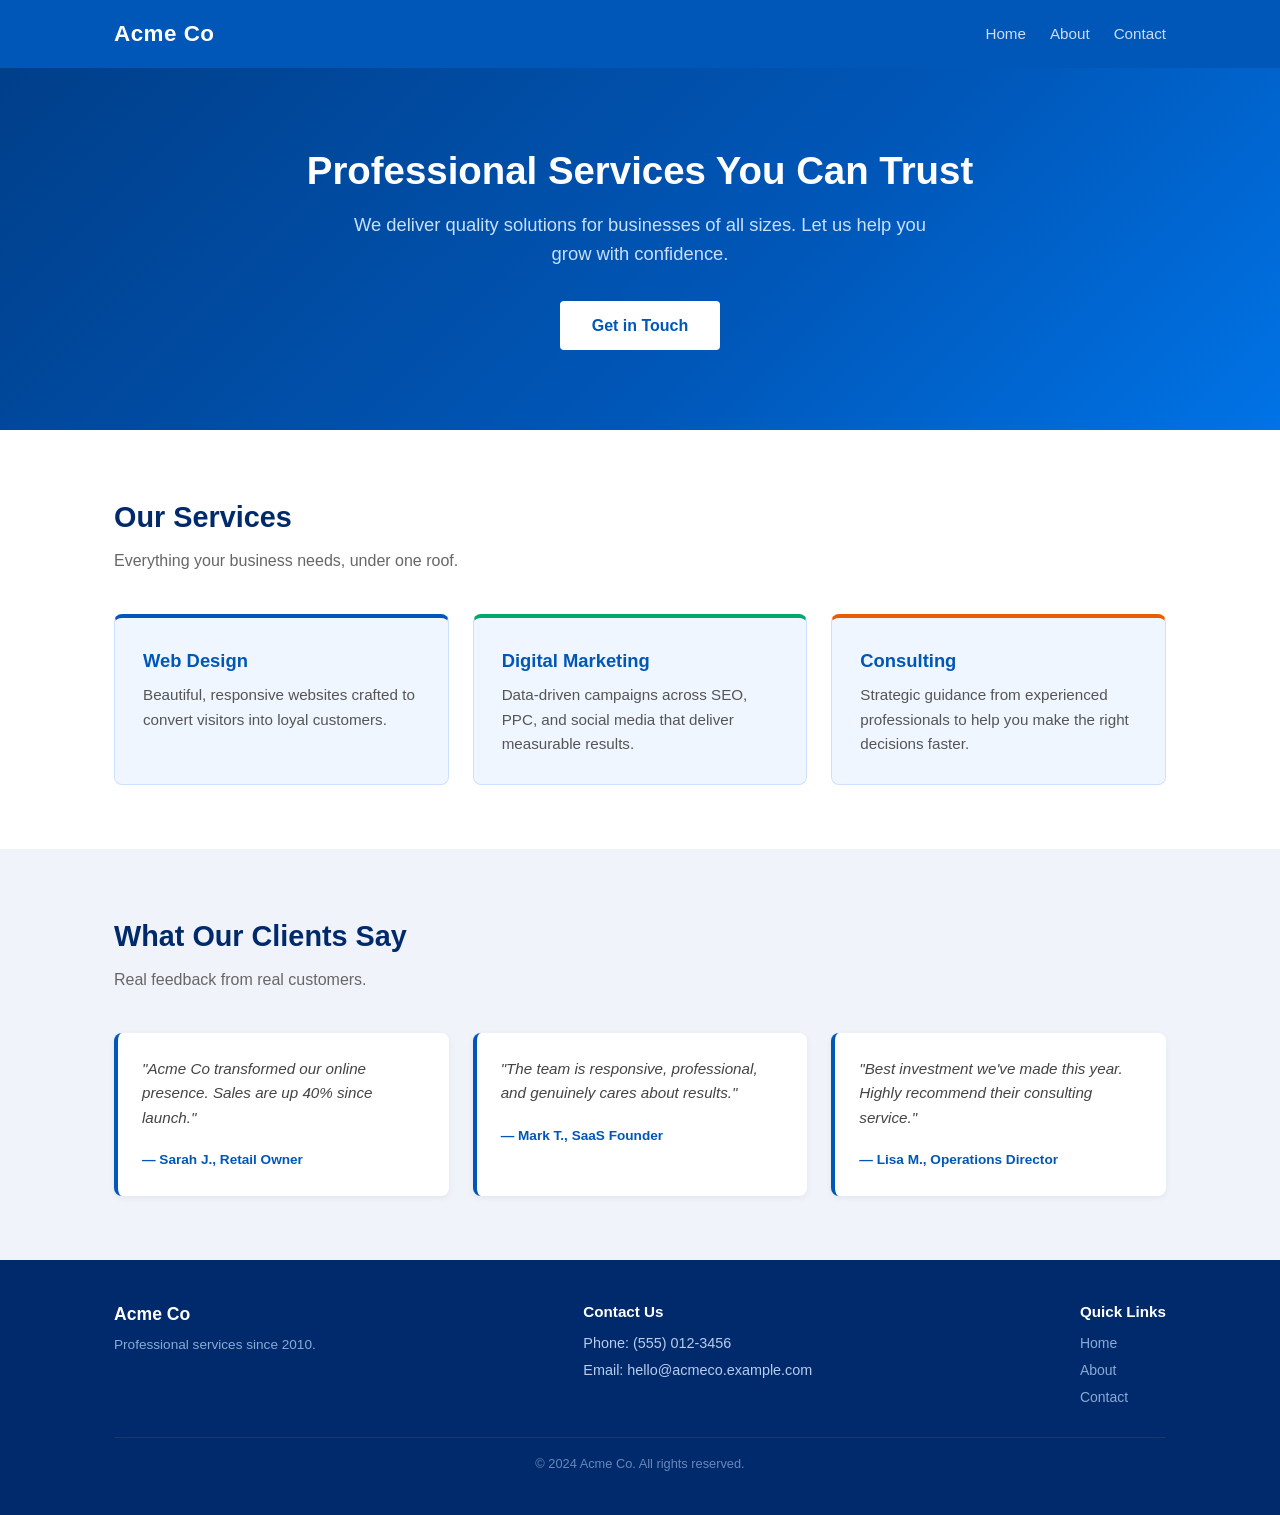
==== index.html @ 2c156a39 "Initial commit for test site Co-Authored-By: Claude Sonnet 4.6 <noreply@anthropic.com>" ====
<!DOCTYPE html>
<html lang="en">
<head>
    <meta charset="UTF-8">
    <meta name="viewport" content="width=device-width, initial-scale=1.0">
    <title>Acme Co — Home</title>
    <link rel="stylesheet" href="styles.css">
</head>
<body>

    <!-- ============================================================
         #header / #nav
         ============================================================ -->
    <header id="header">
        <div class="container">
            <nav id="nav">
                <span id="site-logo">Acme Co</span>
                <ul id="nav-links">
                    <li><a id="nav-home" href="index.html">Home</a></li>
                    <li><a id="nav-about" href="about.html">About</a></li>
                    <li><a id="nav-contact" href="contact.html">Contact</a></li>
                </ul>
            </nav>
        </div>
    </header>

    <!-- ============================================================
         #hero
         ============================================================ -->
    <section id="hero">
        <h1 id="hero-heading">Professional Services You Can Trust</h1>
        <p id="hero-subheading">
            We deliver quality solutions for businesses of all sizes.
            Let us help you grow with confidence.
        </p>
        <a id="hero-cta" href="contact.html">Get in Touch</a>
    </section>

    <!-- ============================================================
         #services
         ============================================================ -->
    <section id="services" class="section">
        <div class="container">
            <h2 class="section-title" id="services-title">Our Services</h2>
            <p class="section-subtitle" id="services-subtitle">
                Everything your business needs, under one roof.
            </p>
            <div id="services-grid">

                <div class="service-card" id="service-card-1">
                    <h3 id="service-1-title">Web Design</h3>
                    <p id="service-1-description">
                        Beautiful, responsive websites crafted to convert visitors
                        into loyal customers.
                    </p>
                </div>

                <div class="service-card" id="service-card-2">
                    <h3 id="service-2-title">Digital Marketing</h3>
                    <p id="service-2-description">
                        Data-driven campaigns across SEO, PPC, and social media
                        that deliver measurable results.
                    </p>
                </div>

                <div class="service-card" id="service-card-3">
                    <h3 id="service-3-title">Consulting</h3>
                    <p id="service-3-description">
                        Strategic guidance from experienced professionals to help
                        you make the right decisions faster.
                    </p>
                </div>

            </div>
        </div>
    </section>

    <!-- ============================================================
         #testimonials
         ============================================================ -->
    <section id="testimonials" class="section">
        <div class="container">
            <h2 class="section-title" id="testimonials-title">What Our Clients Say</h2>
            <p class="section-subtitle" id="testimonials-subtitle">
                Real feedback from real customers.
            </p>
            <div id="testimonials-grid">

                <div class="testimonial-card" id="testimonial-1">
                    <blockquote id="testimonial-1-quote">
                        "Acme Co transformed our online presence. Sales are up 40% since launch."
                    </blockquote>
                    <cite id="testimonial-1-author">— Sarah J., Retail Owner</cite>
                </div>

                <div class="testimonial-card" id="testimonial-2">
                    <blockquote id="testimonial-2-quote">
                        "The team is responsive, professional, and genuinely cares about results."
                    </blockquote>
                    <cite id="testimonial-2-author">— Mark T., SaaS Founder</cite>
                </div>

                <div class="testimonial-card" id="testimonial-3">
                    <blockquote id="testimonial-3-quote">
                        "Best investment we've made this year. Highly recommend their consulting service."
                    </blockquote>
                    <cite id="testimonial-3-author">— Lisa M., Operations Director</cite>
                </div>

            </div>
        </div>
    </section>

    <!-- ============================================================
         #footer
         ============================================================ -->
    <footer id="footer">
        <div class="container">
            <div id="footer-inner">
                <div id="footer-about">
                    <div id="footer-brand">Acme Co</div>
                    <p id="footer-tagline">Professional services since 2010.</p>
                </div>
                <div id="footer-contact">
                    <h4>Contact Us</h4>
                    <p id="footer-phone">Phone: (555) 012-3456</p>
                    <p id="footer-email">Email: hello@acmeco.example.com</p>
                </div>
                <div id="footer-links">
                    <h4>Quick Links</h4>
                    <ul>
                        <li><a href="index.html">Home</a></li>
                        <li><a href="about.html">About</a></li>
                        <li><a href="contact.html">Contact</a></li>
                    </ul>
                </div>
            </div>
            <div id="footer-copy">
                &copy; 2024 Acme Co. All rights reserved.
            </div>
        </div>
    </footer>

</body>
</html>
---- styles.css ----
/* ==========================================================================
   Site Agent Test Site — styles.css
   Clean, readable layout with unique IDs on every targetable element.
   ========================================================================== */

/* ------------------------------------------------------------------
   Reset & base
   ------------------------------------------------------------------ */
*, *::before, *::after {
    box-sizing: border-box;
    margin: 0;
    padding: 0;
}

body {
    font-family: Arial, sans-serif;
    font-size: 16px;
    line-height: 1.6;
    color: #333;
    background: #f8f9fa;
}

a {
    color: #0057b8;
    text-decoration: none;
}

a:hover {
    text-decoration: underline;
}

img {
    max-width: 100%;
}

/* ------------------------------------------------------------------
   Layout container
   ------------------------------------------------------------------ */
.container {
    max-width: 1100px;
    margin: 0 auto;
    padding: 0 1.5rem;
}

/* ------------------------------------------------------------------
   #header / #nav
   ------------------------------------------------------------------ */
#header {
    background-color: #0057b8;
    color: #fff;
    padding: 1rem 0;
}

#nav {
    display: flex;
    align-items: center;
    justify-content: space-between;
    flex-wrap: wrap;
    gap: 0.75rem;
}

#site-logo {
    font-size: 1.4rem;
    font-weight: bold;
    color: #fff;
    letter-spacing: 0.5px;
}

#nav-links {
    list-style: none;
    display: flex;
    gap: 1.5rem;
}

#nav-links a {
    color: #ffffffcc;
    font-size: 0.95rem;
    transition: color 0.2s;
}

#nav-links a:hover {
    color: #fff;
    text-decoration: none;
}

/* ------------------------------------------------------------------
   #hero
   ------------------------------------------------------------------ */
#hero {
    background: linear-gradient(135deg, #003f8a 0%, #0057b8 60%, #0073e6 100%);
    color: #fff;
    padding: 5rem 1.5rem;
    text-align: center;
}

#hero-heading {
    font-size: 2.4rem;
    font-weight: 700;
    margin-bottom: 1rem;
    line-height: 1.2;
}

#hero-subheading {
    font-size: 1.15rem;
    color: #c8e0ff;
    max-width: 600px;
    margin: 0 auto 2rem;
}

#hero-cta {
    display: inline-block;
    background: #fff;
    color: #0057b8;
    font-weight: bold;
    padding: 0.75rem 2rem;
    border-radius: 4px;
    font-size: 1rem;
    transition: background 0.2s;
}

#hero-cta:hover {
    background: #e0ecff;
    text-decoration: none;
}

/* ------------------------------------------------------------------
   Shared section styles
   ------------------------------------------------------------------ */
.section {
    padding: 4rem 1.5rem;
}

.section-title {
    font-size: 1.8rem;
    font-weight: 700;
    margin-bottom: 0.5rem;
    color: #002a6b;
}

.section-subtitle {
    color: #666;
    margin-bottom: 2.5rem;
    font-size: 1rem;
}

/* ------------------------------------------------------------------
   #services
   ------------------------------------------------------------------ */
#services {
    background: #fff;
}

#services-grid {
    display: grid;
    grid-template-columns: repeat(auto-fit, minmax(280px, 1fr));
    gap: 1.5rem;
}

.service-card {
    background: #f0f6ff;
    border: 1px solid #cce0ff;
    border-radius: 8px;
    padding: 1.75rem;
}

.service-card h3 {
    font-size: 1.15rem;
    color: #0057b8;
    margin-bottom: 0.5rem;
}

.service-card p {
    color: #555;
    font-size: 0.95rem;
}

#service-card-1 { border-top: 4px solid #0057b8; }
#service-card-2 { border-top: 4px solid #00a86b; }
#service-card-3 { border-top: 4px solid #e85d00; }

/* ------------------------------------------------------------------
   #testimonials
   ------------------------------------------------------------------ */
#testimonials {
    background: #f0f4fa;
}

#testimonials-grid {
    display: grid;
    grid-template-columns: repeat(auto-fit, minmax(280px, 1fr));
    gap: 1.5rem;
}

.testimonial-card {
    background: #fff;
    border-radius: 8px;
    padding: 1.5rem;
    border-left: 4px solid #0057b8;
    box-shadow: 0 2px 6px rgba(0,0,0,0.06);
}

.testimonial-card blockquote {
    font-style: italic;
    color: #444;
    margin-bottom: 1rem;
    font-size: 0.95rem;
}

.testimonial-card cite {
    font-size: 0.85rem;
    color: #0057b8;
    font-weight: bold;
    font-style: normal;
}

/* ------------------------------------------------------------------
   #about-content
   ------------------------------------------------------------------ */
#about-content {
    background: #fff;
}

#about-intro {
    max-width: 750px;
    margin-bottom: 1.25rem;
    color: #444;
}

#about-mission {
    max-width: 750px;
    color: #444;
    margin-bottom: 2.5rem;
}

/* ------------------------------------------------------------------
   #team
   ------------------------------------------------------------------ */
#team {
    background: #f0f4fa;
}

#team-grid {
    display: grid;
    grid-template-columns: repeat(auto-fit, minmax(200px, 1fr));
    gap: 1.5rem;
}

.team-card {
    background: #fff;
    border-radius: 8px;
    padding: 1.5rem;
    text-align: center;
    box-shadow: 0 2px 6px rgba(0,0,0,0.06);
}

.team-card h3 {
    font-size: 1.1rem;
    color: #002a6b;
    margin-bottom: 0.25rem;
}

.team-card p {
    font-size: 0.85rem;
    color: #666;
}

#team-member-1 { border-top: 4px solid #0057b8; }
#team-member-2 { border-top: 4px solid #00a86b; }
#team-member-3 { border-top: 4px solid #e85d00; }

/* ------------------------------------------------------------------
   #contact-section
   ------------------------------------------------------------------ */
#contact-section {
    background: #fff;
}

#contact-details {
    margin-bottom: 2.5rem;
}

#contact-details p {
    margin-bottom: 0.5rem;
    font-size: 1rem;
    color: #444;
}

#contact-details strong {
    color: #002a6b;
    min-width: 80px;
    display: inline-block;
}

/* ------------------------------------------------------------------
   #contact-form
   ------------------------------------------------------------------ */
#contact-form {
    max-width: 560px;
}

#contact-form .form-group {
    margin-bottom: 1.25rem;
}

#contact-form label {
    display: block;
    font-weight: bold;
    margin-bottom: 0.35rem;
    font-size: 0.9rem;
    color: #333;
}

#contact-form input,
#contact-form textarea {
    width: 100%;
    padding: 0.6rem 0.85rem;
    border: 1px solid #ccc;
    border-radius: 4px;
    font-size: 0.95rem;
    font-family: inherit;
    background: #fafafa;
    transition: border-color 0.2s;
}

#contact-form input:focus,
#contact-form textarea:focus {
    outline: none;
    border-color: #0057b8;
    background: #fff;
}

#contact-form textarea {
    resize: vertical;
    min-height: 130px;
}

#contact-form-submit {
    background: #0057b8;
    color: #fff;
    border: none;
    padding: 0.75rem 2rem;
    border-radius: 4px;
    font-size: 1rem;
    font-weight: bold;
    cursor: pointer;
    transition: background 0.2s;
}

#contact-form-submit:hover {
    background: #003f8a;
}

/* ------------------------------------------------------------------
   #footer
   ------------------------------------------------------------------ */
#footer {
    background: #002a6b;
    color: #b8ccee;
    padding: 2.5rem 1.5rem;
    font-size: 0.9rem;
}

#footer-inner {
    display: flex;
    flex-wrap: wrap;
    gap: 2rem;
    justify-content: space-between;
    margin-bottom: 1.5rem;
}

#footer-brand {
    font-size: 1.1rem;
    font-weight: bold;
    color: #fff;
    margin-bottom: 0.4rem;
}

#footer-tagline {
    color: #8aaad4;
    font-size: 0.85rem;
}

#footer-contact h4 {
    color: #fff;
    margin-bottom: 0.5rem;
    font-size: 0.95rem;
}

#footer-phone {
    margin-bottom: 0.25rem;
}

#footer-email {
    margin-bottom: 0;
}

#footer-links h4 {
    color: #fff;
    margin-bottom: 0.5rem;
    font-size: 0.95rem;
}

#footer-links ul {
    list-style: none;
}

#footer-links li {
    margin-bottom: 0.25rem;
}

#footer-links a {
    color: #8aaad4;
    font-size: 0.875rem;
}

#footer-links a:hover {
    color: #fff;
}

#footer-copy {
    border-top: 1px solid #1a3a6e;
    padding-top: 1rem;
    text-align: center;
    color: #6688bb;
    font-size: 0.8rem;
}

/* ------------------------------------------------------------------
   Responsive
   ------------------------------------------------------------------ */
@media (max-width: 640px) {
    #hero-heading { font-size: 1.75rem; }
    #hero { padding: 3rem 1rem; }
    .section { padding: 2.5rem 1rem; }
    #nav { flex-direction: column; align-items: flex-start; }
    #footer-inner { flex-direction: column; gap: 1.25rem; }
}
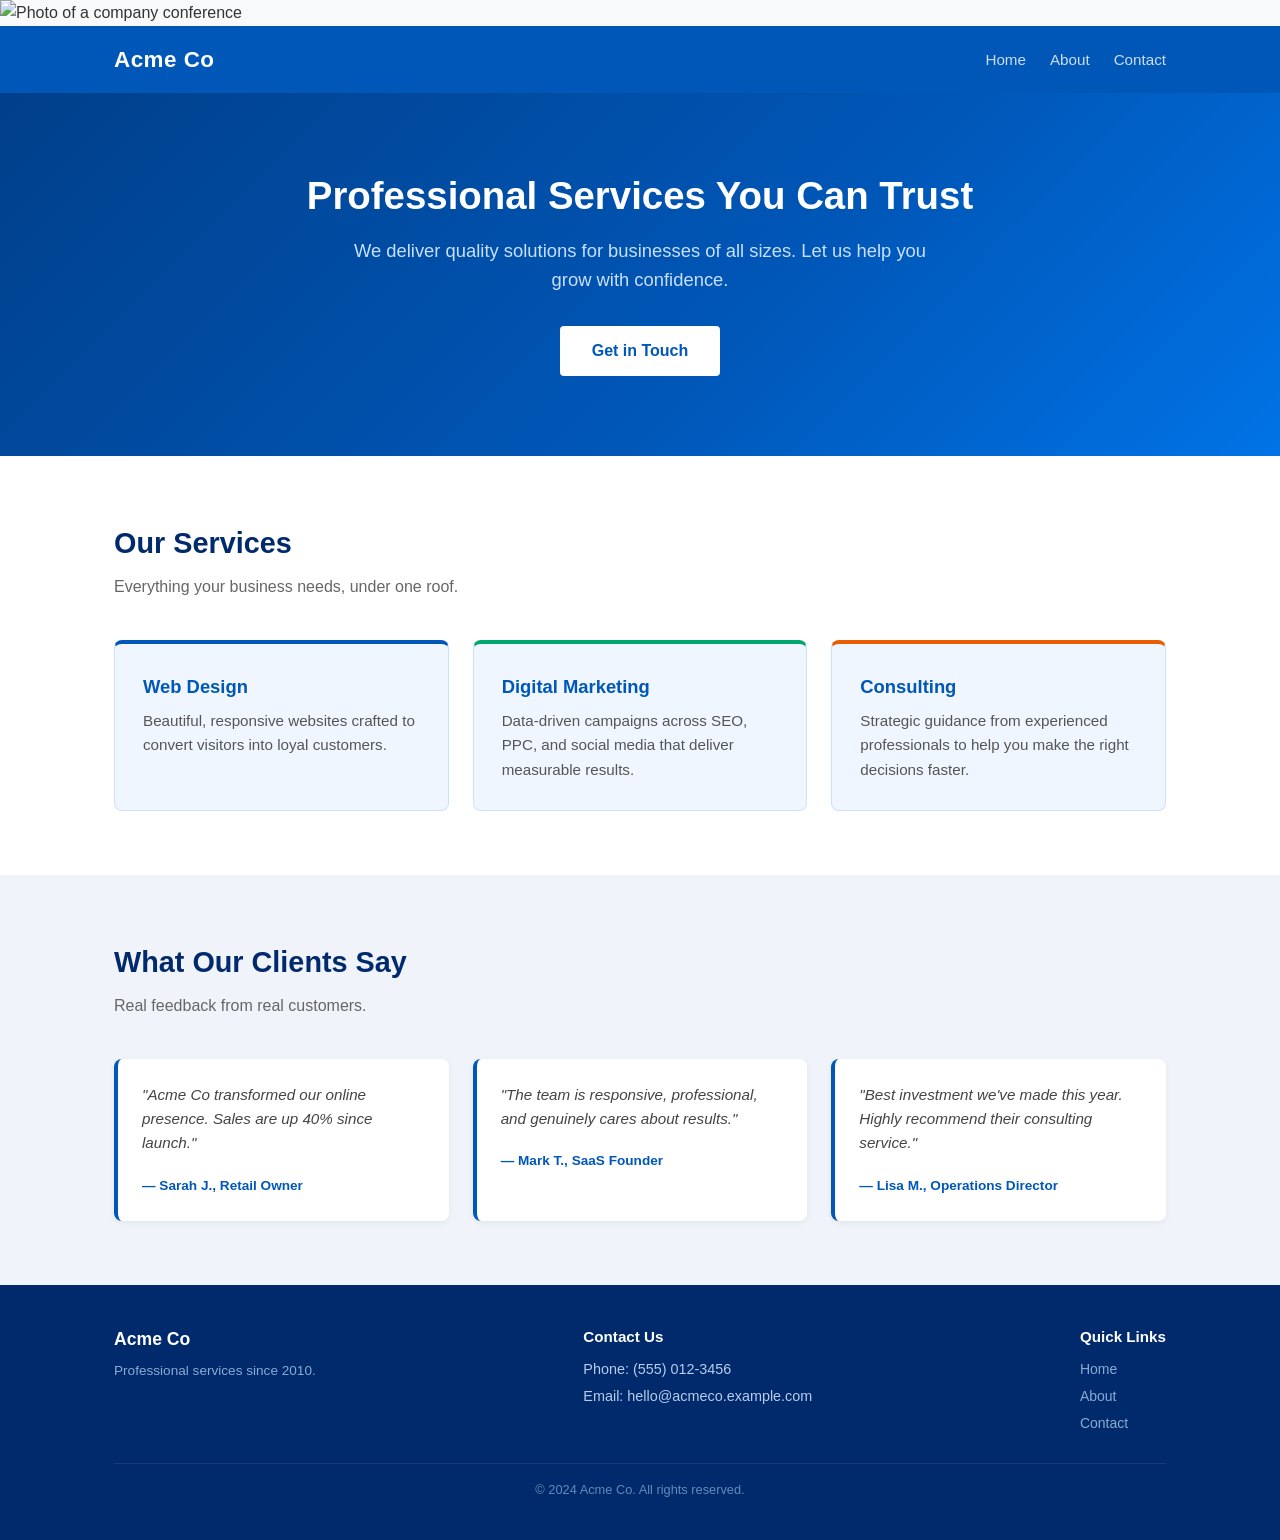
==== commit c81d7ba4: "Add a company conference photo above the header on the homepage. Request-ID: 36b0aa38-d8e6-4768-9911" ====
--- a/index.html
+++ b/index.html
@@ -1,145 +1,132 @@
 <!DOCTYPE html>
+
 <html lang="en">
 <head>
-    <meta charset="UTF-8">
-    <meta name="viewport" content="width=device-width, initial-scale=1.0">
-    <title>Acme Co — Home</title>
-    <link rel="stylesheet" href="styles.css">
+<meta charset="utf-8"/>
+<meta content="width=device-width, initial-scale=1.0" name="viewport"/>
+<title>Acme Co — Home</title>
+<link href="styles.css" rel="stylesheet"/>
 </head>
 <body>
-
-    <!-- ============================================================
+<!-- ============================================================
          #header / #nav
          ============================================================ -->
-    <header id="header">
-        <div class="container">
-            <nav id="nav">
-                <span id="site-logo">Acme Co</span>
-                <ul id="nav-links">
-                    <li><a id="nav-home" href="index.html">Home</a></li>
-                    <li><a id="nav-about" href="about.html">About</a></li>
-                    <li><a id="nav-contact" href="contact.html">Contact</a></li>
-                </ul>
-            </nav>
-        </div>
-    </header>
-
-    <!-- ============================================================
+<img alt="Photo of a company conference" src="images/Screenshot 2026-03-26 at 6.16.52 PM.png" style="max-width:100%;"/><header id="header">
+<div class="container">
+<nav id="nav">
+<span id="site-logo">Acme Co</span>
+<ul id="nav-links">
+<li><a href="index.html" id="nav-home">Home</a></li>
+<li><a href="about.html" id="nav-about">About</a></li>
+<li><a href="contact.html" id="nav-contact">Contact</a></li>
+</ul>
+</nav>
+</div>
+</header>
+<!-- ============================================================
          #hero
          ============================================================ -->
-    <section id="hero">
-        <h1 id="hero-heading">Professional Services You Can Trust</h1>
-        <p id="hero-subheading">
+<section id="hero">
+<h1 id="hero-heading">Professional Services You Can Trust</h1>
+<p id="hero-subheading">
             We deliver quality solutions for businesses of all sizes.
             Let us help you grow with confidence.
         </p>
-        <a id="hero-cta" href="contact.html">Get in Touch</a>
-    </section>
-
-    <!-- ============================================================
+<a href="contact.html" id="hero-cta">Get in Touch</a>
+</section>
+<!-- ============================================================
          #services
          ============================================================ -->
-    <section id="services" class="section">
-        <div class="container">
-            <h2 class="section-title" id="services-title">Our Services</h2>
-            <p class="section-subtitle" id="services-subtitle">
+<section class="section" id="services">
+<div class="container">
+<h2 class="section-title" id="services-title">Our Services</h2>
+<p class="section-subtitle" id="services-subtitle">
                 Everything your business needs, under one roof.
             </p>
-            <div id="services-grid">
-
-                <div class="service-card" id="service-card-1">
-                    <h3 id="service-1-title">Web Design</h3>
-                    <p id="service-1-description">
+<div id="services-grid">
+<div class="service-card" id="service-card-1">
+<h3 id="service-1-title">Web Design</h3>
+<p id="service-1-description">
                         Beautiful, responsive websites crafted to convert visitors
                         into loyal customers.
                     </p>
-                </div>
-
-                <div class="service-card" id="service-card-2">
-                    <h3 id="service-2-title">Digital Marketing</h3>
-                    <p id="service-2-description">
+</div>
+<div class="service-card" id="service-card-2">
+<h3 id="service-2-title">Digital Marketing</h3>
+<p id="service-2-description">
                         Data-driven campaigns across SEO, PPC, and social media
                         that deliver measurable results.
                     </p>
-                </div>
-
-                <div class="service-card" id="service-card-3">
-                    <h3 id="service-3-title">Consulting</h3>
-                    <p id="service-3-description">
+</div>
+<div class="service-card" id="service-card-3">
+<h3 id="service-3-title">Consulting</h3>
+<p id="service-3-description">
                         Strategic guidance from experienced professionals to help
                         you make the right decisions faster.
                     </p>
-                </div>
-
-            </div>
-        </div>
-    </section>
-
-    <!-- ============================================================
+</div>
+</div>
+</div>
+</section>
+<!-- ============================================================
          #testimonials
          ============================================================ -->
-    <section id="testimonials" class="section">
-        <div class="container">
-            <h2 class="section-title" id="testimonials-title">What Our Clients Say</h2>
-            <p class="section-subtitle" id="testimonials-subtitle">
+<section class="section" id="testimonials">
+<div class="container">
+<h2 class="section-title" id="testimonials-title">What Our Clients Say</h2>
+<p class="section-subtitle" id="testimonials-subtitle">
                 Real feedback from real customers.
             </p>
-            <div id="testimonials-grid">
-
-                <div class="testimonial-card" id="testimonial-1">
-                    <blockquote id="testimonial-1-quote">
+<div id="testimonials-grid">
+<div class="testimonial-card" id="testimonial-1">
+<blockquote id="testimonial-1-quote">
                         "Acme Co transformed our online presence. Sales are up 40% since launch."
                     </blockquote>
-                    <cite id="testimonial-1-author">— Sarah J., Retail Owner</cite>
-                </div>
-
-                <div class="testimonial-card" id="testimonial-2">
-                    <blockquote id="testimonial-2-quote">
+<cite id="testimonial-1-author">— Sarah J., Retail Owner</cite>
+</div>
+<div class="testimonial-card" id="testimonial-2">
+<blockquote id="testimonial-2-quote">
                         "The team is responsive, professional, and genuinely cares about results."
                     </blockquote>
-                    <cite id="testimonial-2-author">— Mark T., SaaS Founder</cite>
-                </div>
-
-                <div class="testimonial-card" id="testimonial-3">
-                    <blockquote id="testimonial-3-quote">
+<cite id="testimonial-2-author">— Mark T., SaaS Founder</cite>
+</div>
+<div class="testimonial-card" id="testimonial-3">
+<blockquote id="testimonial-3-quote">
                         "Best investment we've made this year. Highly recommend their consulting service."
                     </blockquote>
-                    <cite id="testimonial-3-author">— Lisa M., Operations Director</cite>
-                </div>
-
-            </div>
-        </div>
-    </section>
-
-    <!-- ============================================================
+<cite id="testimonial-3-author">— Lisa M., Operations Director</cite>
+</div>
+</div>
+</div>
+</section>
+<!-- ============================================================
          #footer
          ============================================================ -->
-    <footer id="footer">
-        <div class="container">
-            <div id="footer-inner">
-                <div id="footer-about">
-                    <div id="footer-brand">Acme Co</div>
-                    <p id="footer-tagline">Professional services since 2010.</p>
-                </div>
-                <div id="footer-contact">
-                    <h4>Contact Us</h4>
-                    <p id="footer-phone">Phone: (555) 012-3456</p>
-                    <p id="footer-email">Email: hello@acmeco.example.com</p>
-                </div>
-                <div id="footer-links">
-                    <h4>Quick Links</h4>
-                    <ul>
-                        <li><a href="index.html">Home</a></li>
-                        <li><a href="about.html">About</a></li>
-                        <li><a href="contact.html">Contact</a></li>
-                    </ul>
-                </div>
+<footer id="footer">
+<div class="container">
+<div id="footer-inner">
+<div id="footer-about">
+<div id="footer-brand">Acme Co</div>
+<p id="footer-tagline">Professional services since 2010.</p>
+</div>
+<div id="footer-contact">
+<h4>Contact Us</h4>
+<p id="footer-phone">Phone: (555) 012-3456</p>
+<p id="footer-email">Email: hello@acmeco.example.com</p>
+</div>
+<div id="footer-links">
+<h4>Quick Links</h4>
+<ul>
+<li><a href="index.html">Home</a></li>
+<li><a href="about.html">About</a></li>
+<li><a href="contact.html">Contact</a></li>
+</ul>
+</div>
+</div>
+<div id="footer-copy">
+                © 2024 Acme Co. All rights reserved.
             </div>
-            <div id="footer-copy">
-                &copy; 2024 Acme Co. All rights reserved.
-            </div>
-        </div>
-    </footer>
-
+</div>
+</footer>
 </body>
 </html>
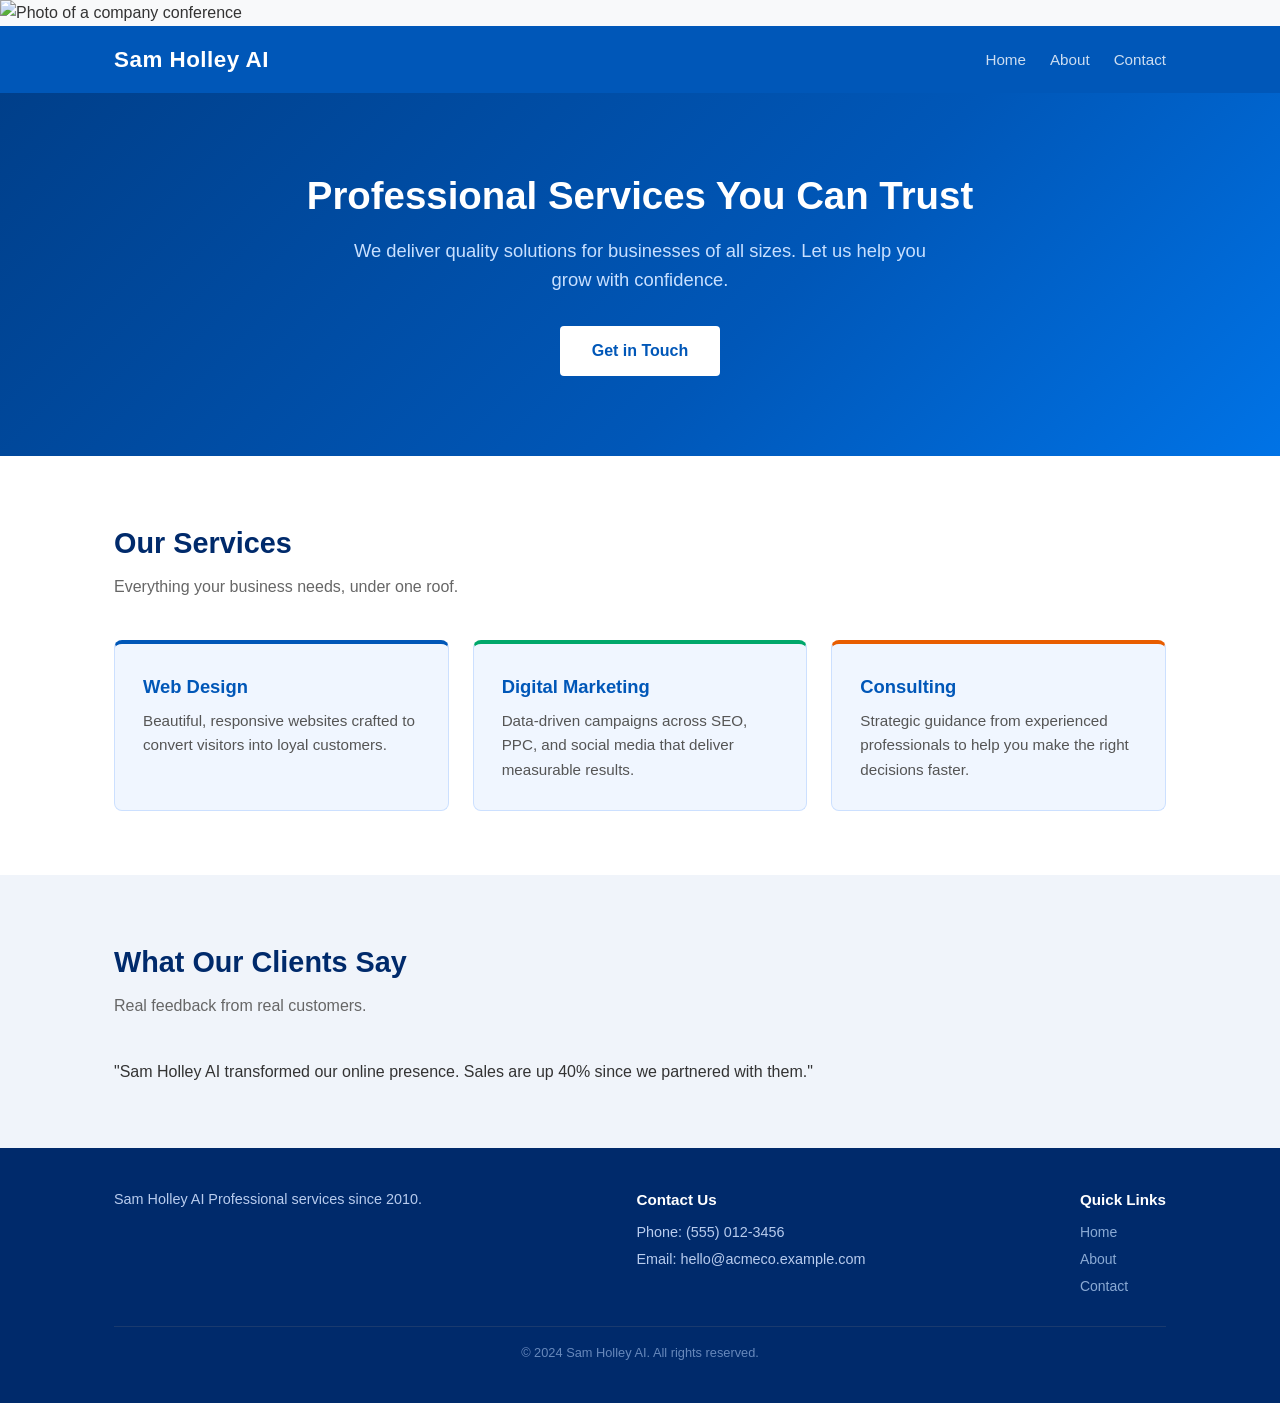
==== commit 43b9fa39: "Replace all mentions of "Acme Co" with "Sam Holley AI" across all pages. Request-ID: c940af6a-a4d2-4" ====
--- a/index.html
+++ b/index.html
@@ -14,7 +14,7 @@
 <img alt="Photo of a company conference" src="images/Screenshot 2026-03-26 at 6.16.52 PM.png" style="max-width:100%;"/><header id="header">
 <div class="container">
 <nav id="nav">
-<span id="site-logo">Acme Co</span>
+<span id="site-logo">Sam Holley AI</span>
 <ul id="nav-links">
 <li><a href="index.html" id="nav-home">Home</a></li>
 <li><a href="about.html" id="nav-about">About</a></li>
@@ -77,26 +77,7 @@
 <p class="section-subtitle" id="testimonials-subtitle">
                 Real feedback from real customers.
             </p>
-<div id="testimonials-grid">
-<div class="testimonial-card" id="testimonial-1">
-<blockquote id="testimonial-1-quote">
-                        "Acme Co transformed our online presence. Sales are up 40% since launch."
-                    </blockquote>
-<cite id="testimonial-1-author">— Sarah J., Retail Owner</cite>
-</div>
-<div class="testimonial-card" id="testimonial-2">
-<blockquote id="testimonial-2-quote">
-                        "The team is responsive, professional, and genuinely cares about results."
-                    </blockquote>
-<cite id="testimonial-2-author">— Mark T., SaaS Founder</cite>
-</div>
-<div class="testimonial-card" id="testimonial-3">
-<blockquote id="testimonial-3-quote">
-                        "Best investment we've made this year. Highly recommend their consulting service."
-                    </blockquote>
-<cite id="testimonial-3-author">— Lisa M., Operations Director</cite>
-</div>
-</div>
+<div id="testimonials-grid">"Sam Holley AI transformed our online presence. Sales are up 40% since we partnered with them."</div>
 </div>
 </section>
 <!-- ============================================================
@@ -105,10 +86,7 @@
 <footer id="footer">
 <div class="container">
 <div id="footer-inner">
-<div id="footer-about">
-<div id="footer-brand">Acme Co</div>
-<p id="footer-tagline">Professional services since 2010.</p>
-</div>
+<div id="footer-about">Sam Holley AI Professional services since 2010.</div>
 <div id="footer-contact">
 <h4>Contact Us</h4>
 <p id="footer-phone">Phone: (555) 012-3456</p>
@@ -123,9 +101,7 @@
 </ul>
 </div>
 </div>
-<div id="footer-copy">
-                © 2024 Acme Co. All rights reserved.
-            </div>
+<div id="footer-copy">© 2024 Sam Holley AI. All rights reserved.</div>
 </div>
 </footer>
 </body>
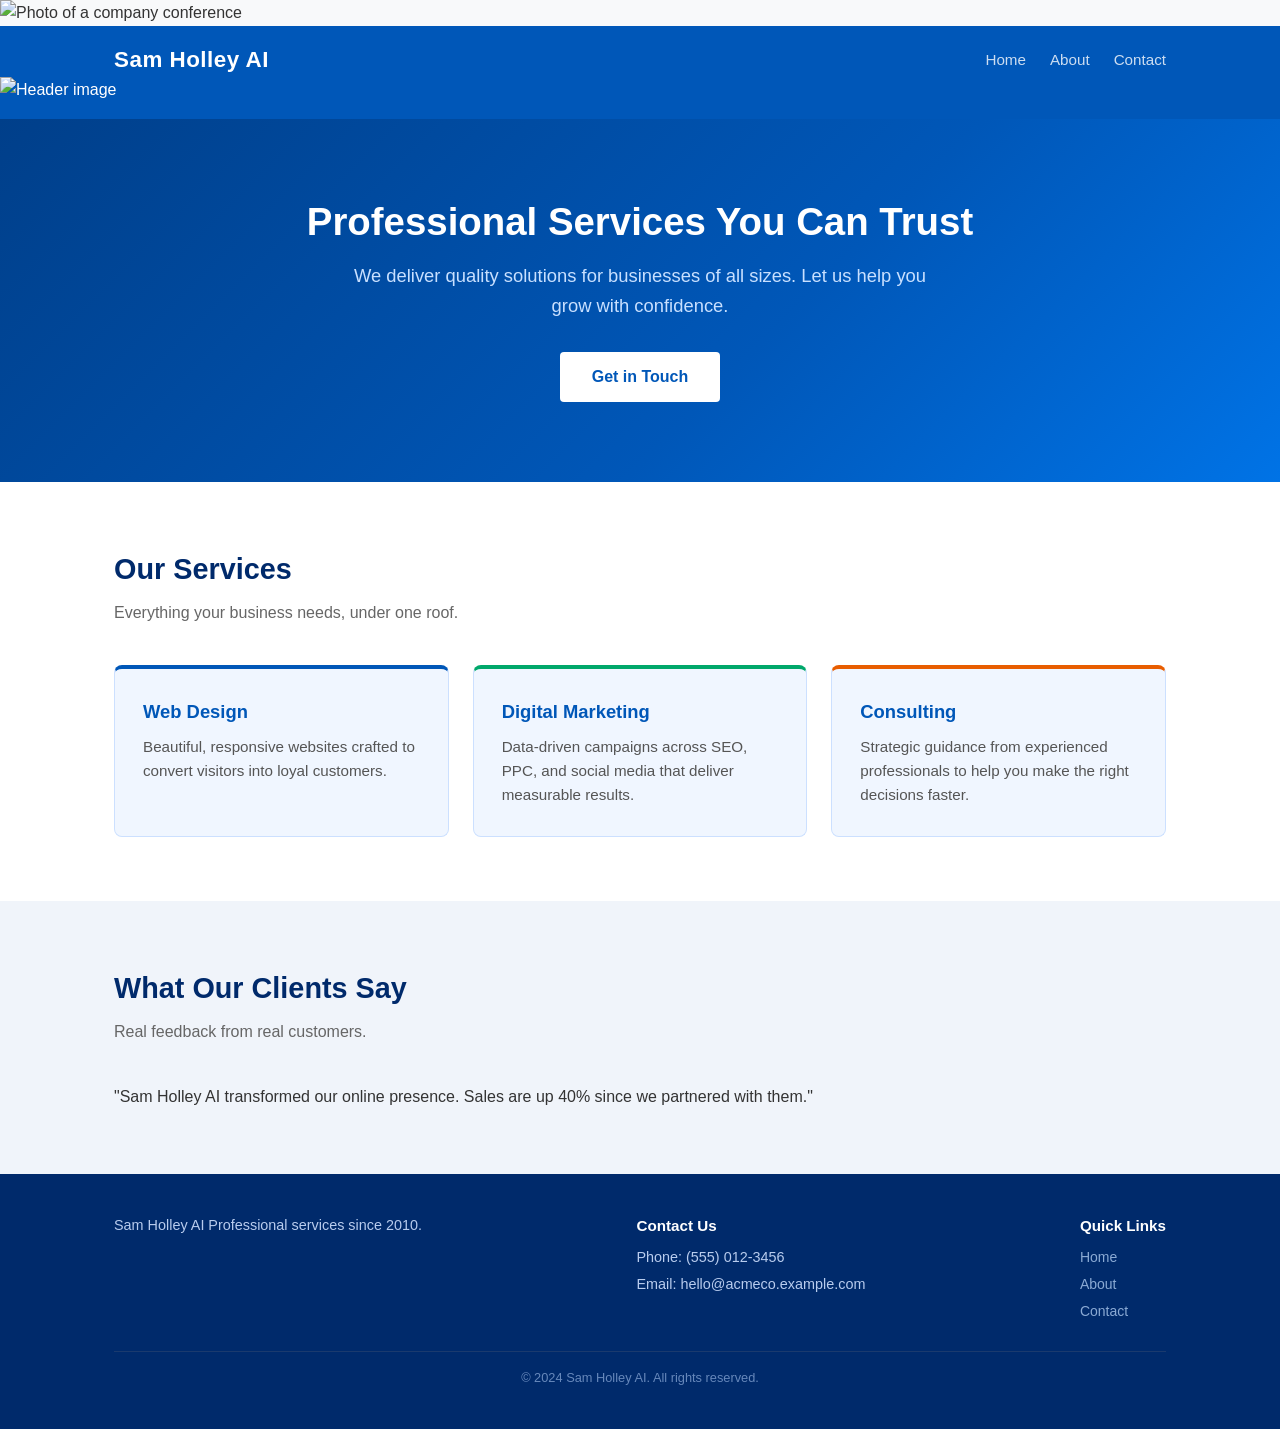
==== commit 486d30fb: "Add attached screenshot image to the header on the homepage. Request-ID: bd404b66-51a3-4f27-b853-d15" ====
--- a/index.html
+++ b/index.html
@@ -22,7 +22,7 @@
 </ul>
 </nav>
 </div>
-</header>
+<img alt="Header image" src="images/Screenshot 2026-03-27 at 2.56.03 PM.png" style="max-width:100%;"/></header>
 <!-- ============================================================
          #hero
          ============================================================ -->
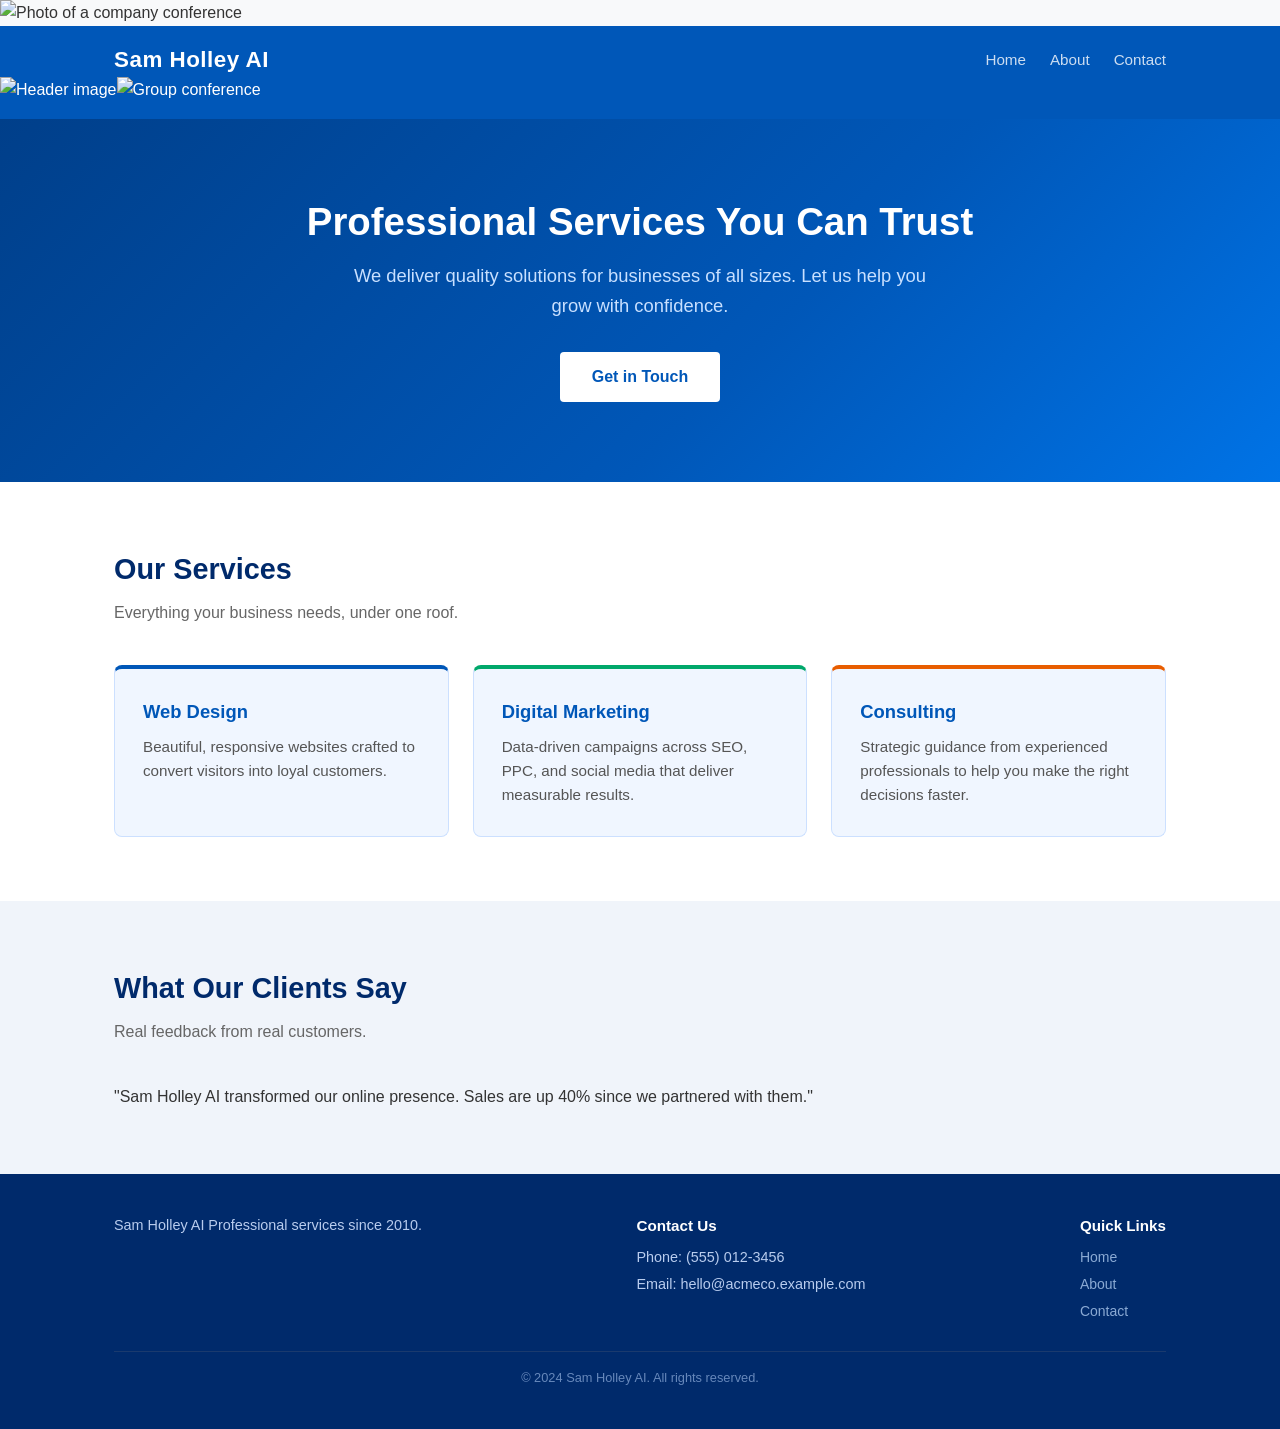
==== commit 3e0a1cf9: "Add a large image of a group conference to the center of the homepage header. Request-ID: fdba0f43-3" ====
--- a/index.html
+++ b/index.html
@@ -22,7 +22,7 @@
 </ul>
 </nav>
 </div>
-<img alt="Header image" src="images/Screenshot 2026-03-27 at 2.56.03 PM.png" style="max-width:100%;"/></header>
+<img alt="Header image" src="images/Screenshot 2026-03-27 at 2.56.03 PM.png" style="max-width:100%;"/><img alt="Group conference" src="images/&lt;UNKNOWN&gt;" style="max-width:100%;"/></header>
 <!-- ============================================================
          #hero
          ============================================================ -->
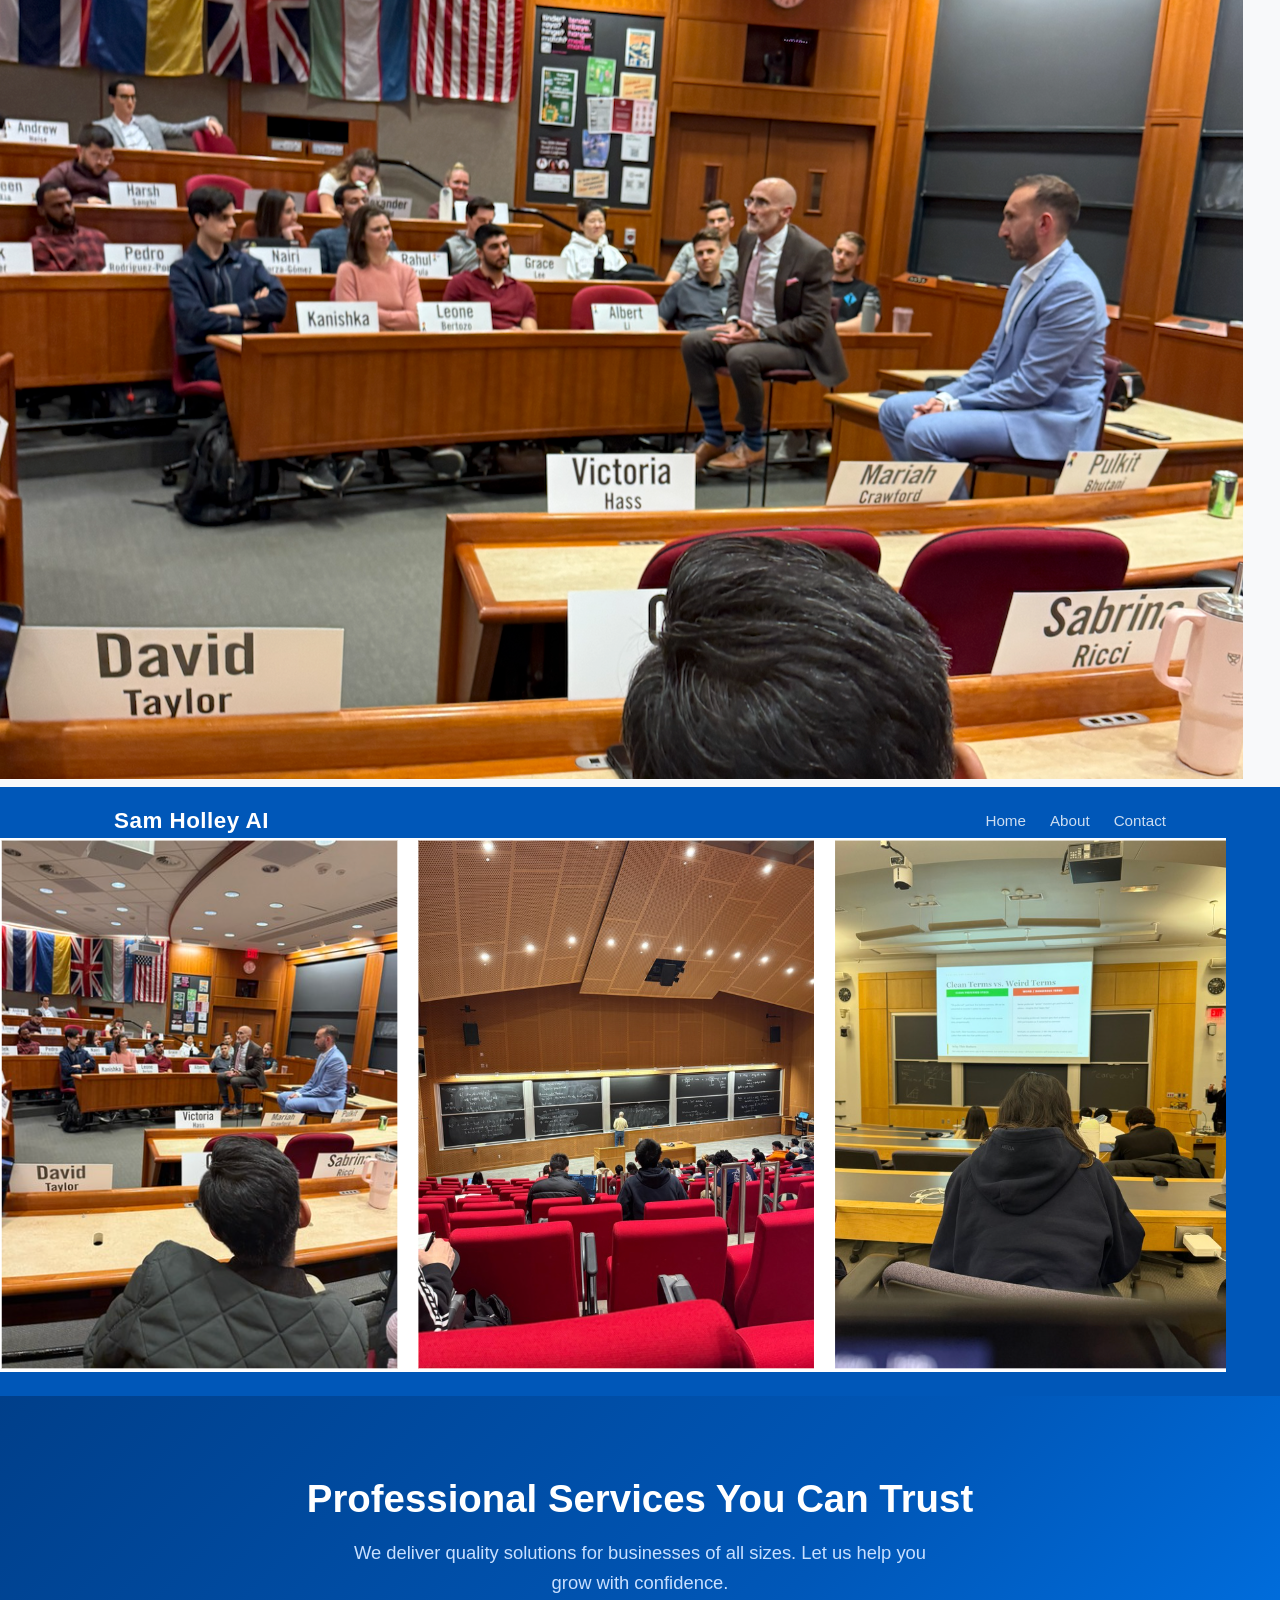
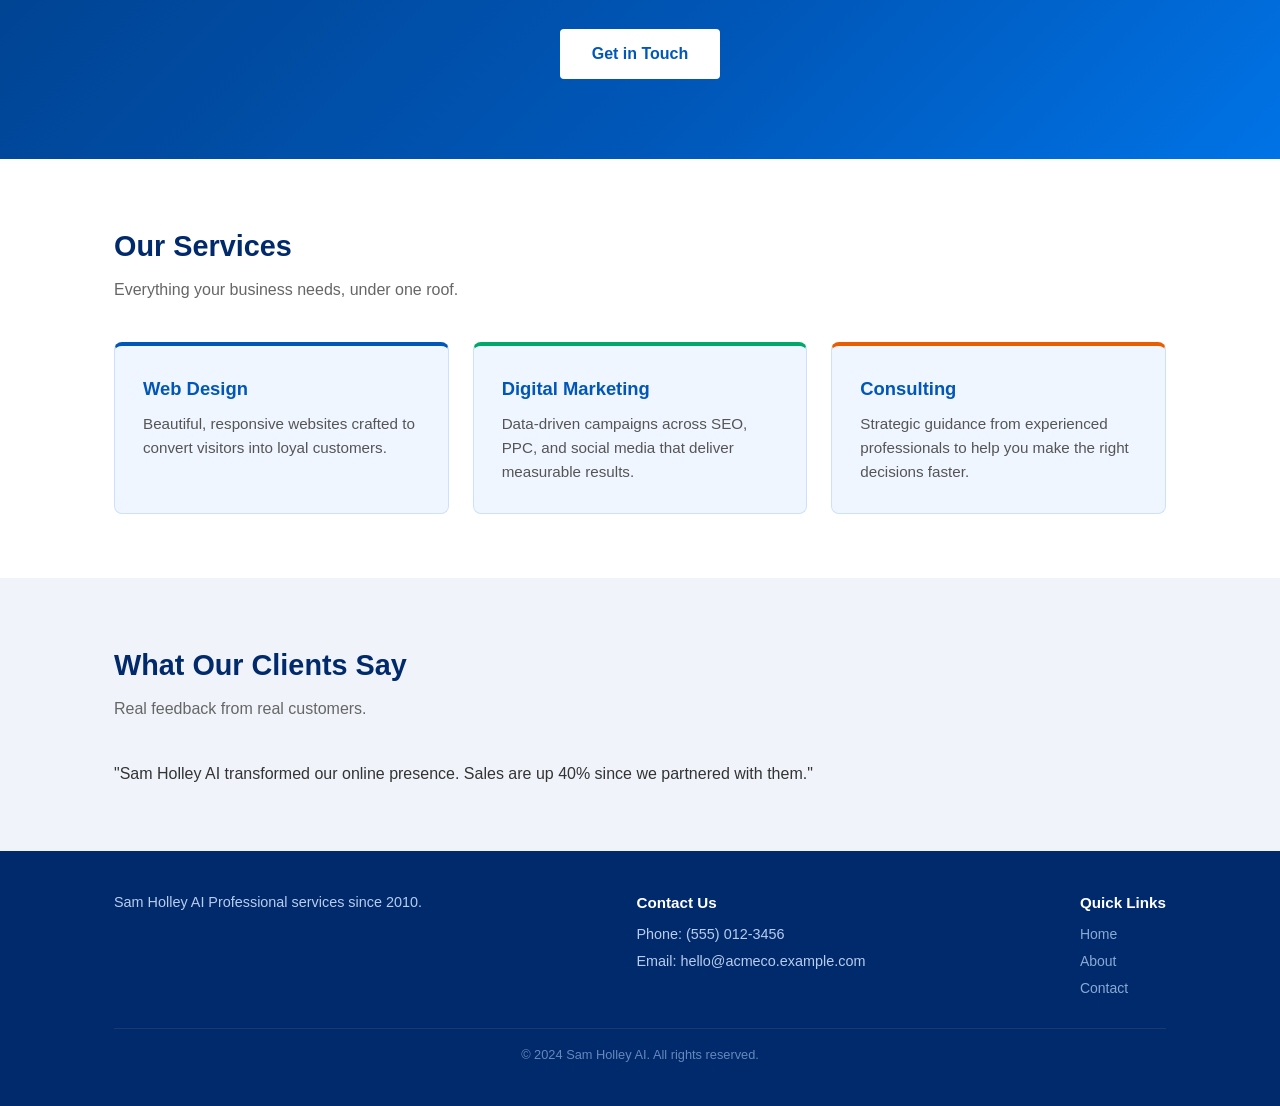
==== commit 7d254501: "Add header images and fix broken image reference - Copy two screenshots into images/ folder - Remove" ====
--- a/index.html
+++ b/index.html
@@ -22,7 +22,7 @@
 </ul>
 </nav>
 </div>
-<img alt="Header image" src="images/Screenshot 2026-03-27 at 2.56.03 PM.png" style="max-width:100%;"/><img alt="Group conference" src="images/&lt;UNKNOWN&gt;" style="max-width:100%;"/></header>
+<img alt="Header image" src="images/Screenshot 2026-03-27 at 2.56.03 PM.png" style="max-width:100%;"/></header>
 <!-- ============================================================
          #hero
          ============================================================ -->
